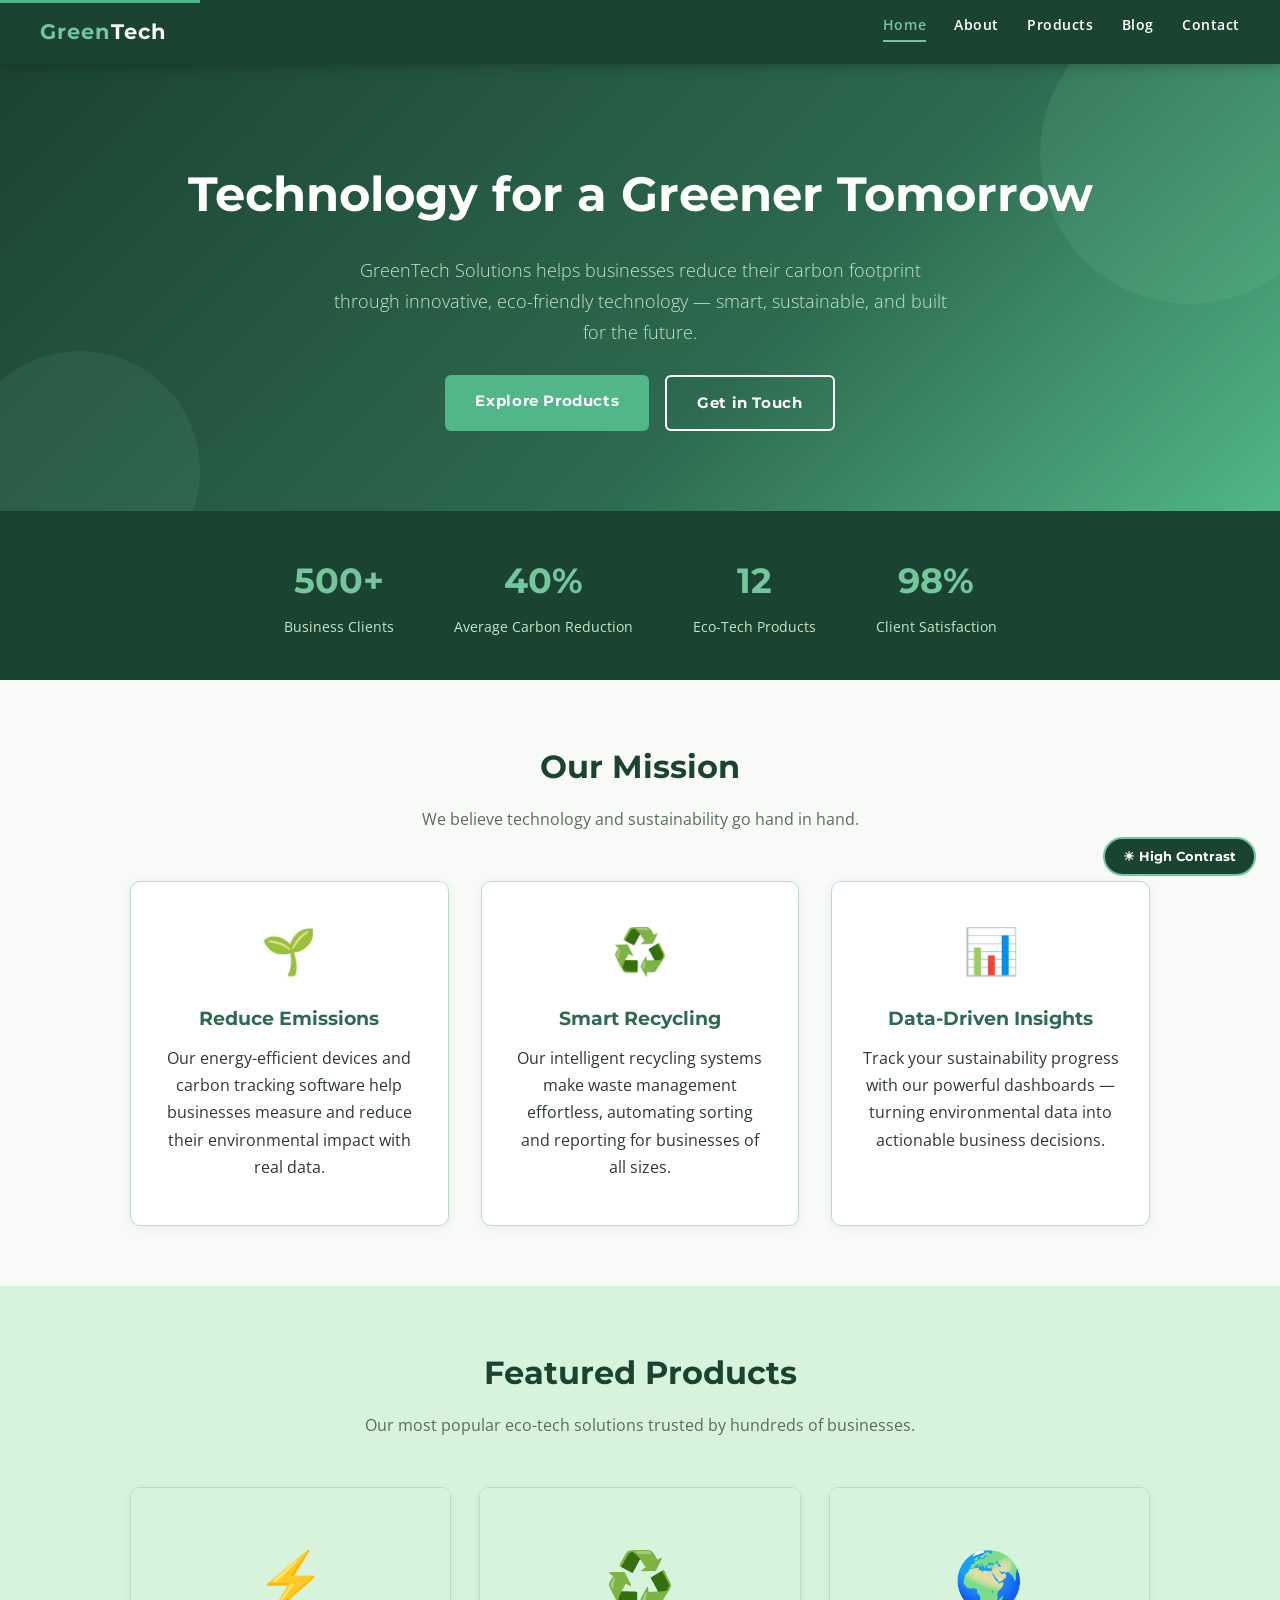
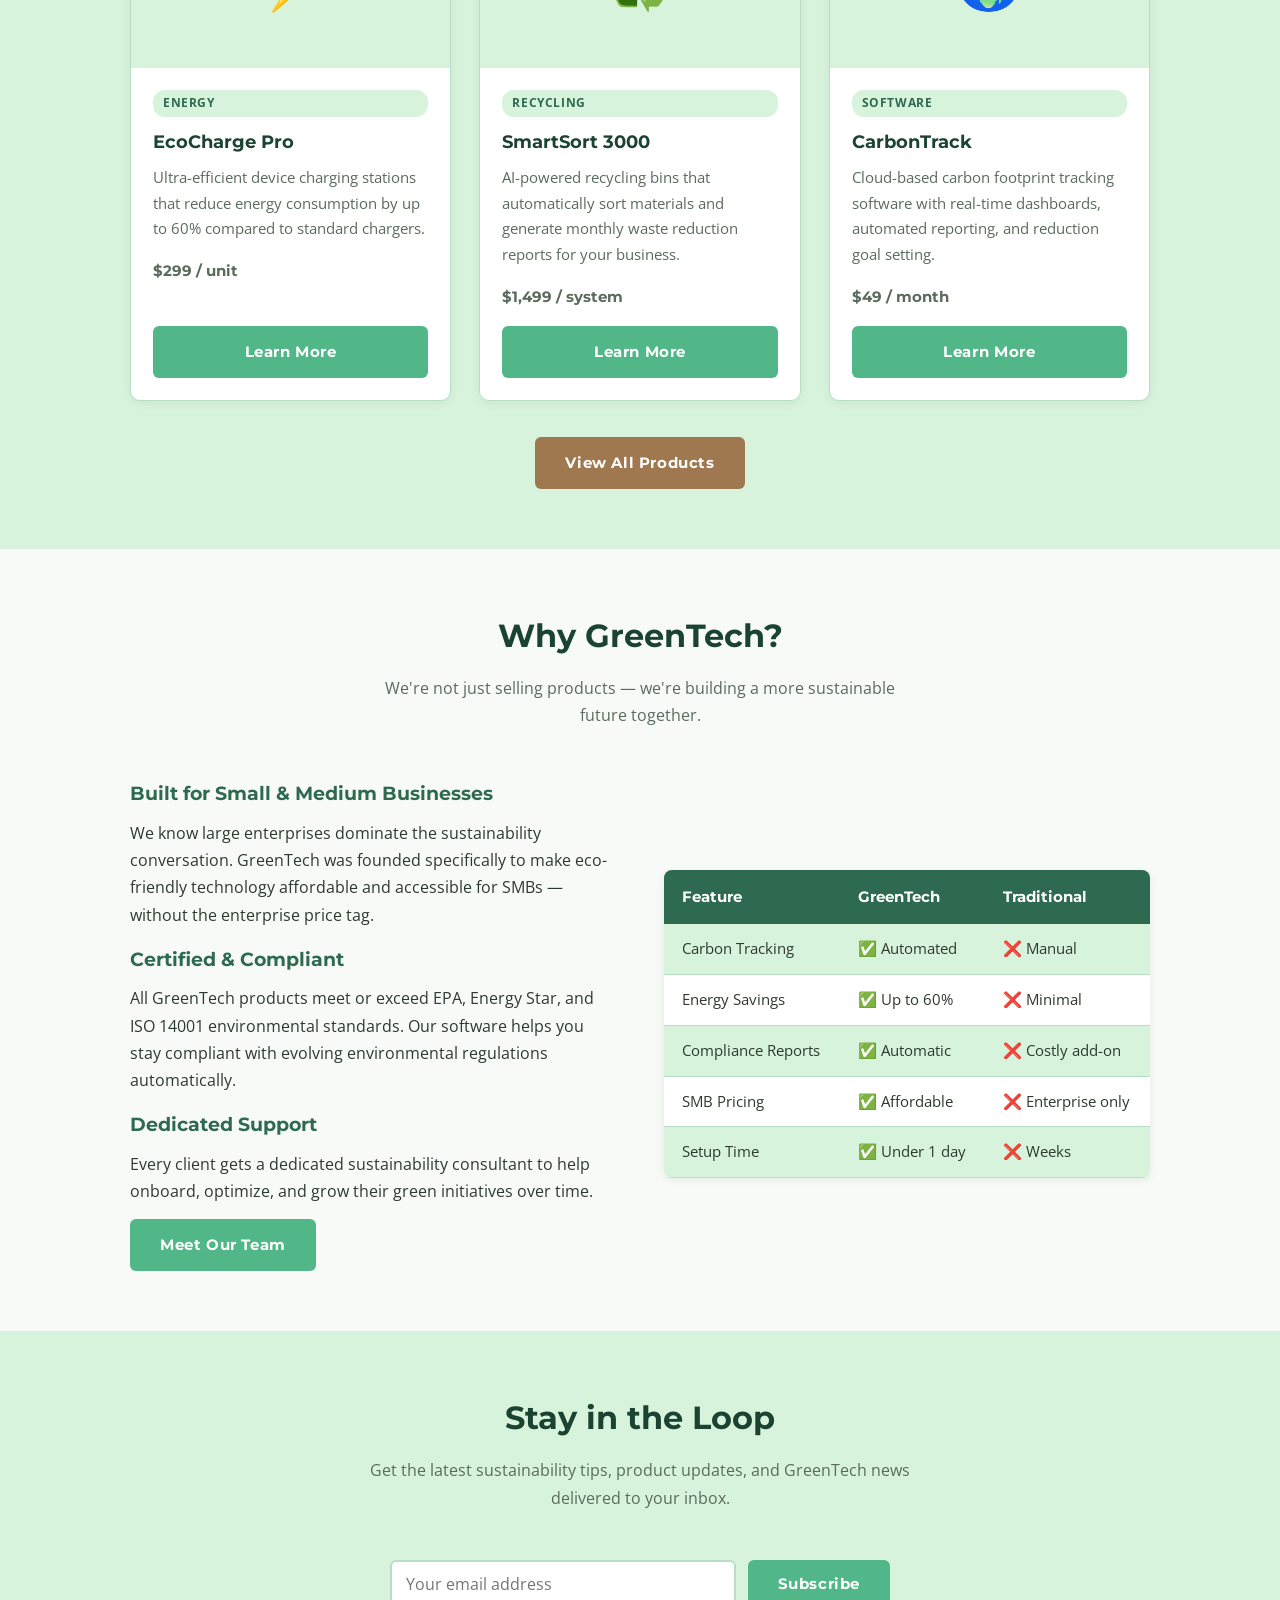
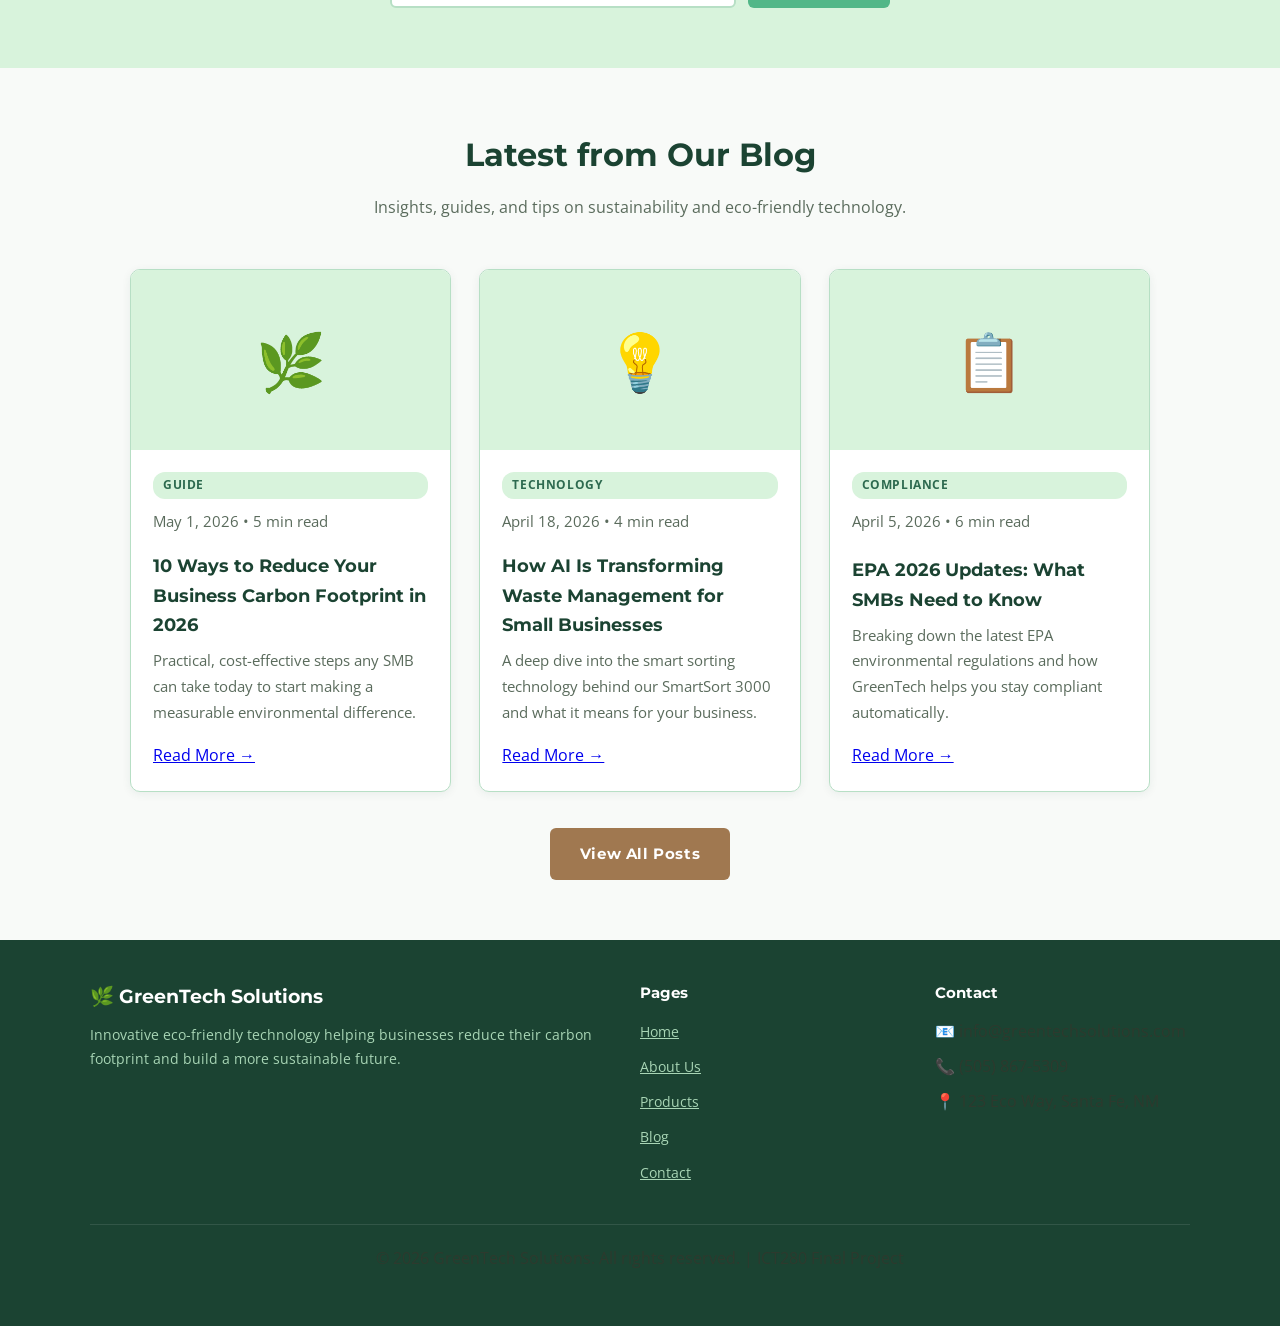
==== final/index.html @ 32b14b1e "Upload Final Project and updated html files" ====
<!DOCTYPE html>
<html lang="en">
<head>
   <meta charset="UTF-8">
   <meta name="viewport" content="width=device-width, initial-scale=1.0">
   <title>GreenTech Solutions - Sustainable Technology for a Better World</title>
   <link rel="stylesheet" href="styles.css">
</head>
<body>

   <!-- Skip to main content (accessibility) -->
   <a href="#main" class="skip-link">Skip to main content</a>

   <!-- Navigation -->
   <nav aria-label="Main navigation">
      <a href="index.html" class="nav-logo">Green<span>Tech</span></a>
      <button class="nav-toggle" id="navToggle" aria-label="Toggle navigation menu" aria-expanded="false">
         <span></span>
         <span></span>
         <span></span>
      </button>
      <ul class="nav-links" id="navLinks">
         <li><a href="index.html" class="active" aria-current="page">Home</a></li>
         <li><a href="about.html">About</a></li>
         <li><a href="products.html">Products</a></li>
         <li><a href="blog.html">Blog</a></li>
         <li><a href="contact.html">Contact</a></li>
      </ul>
   </nav>

   <!-- Hero Section -->
   <header class="hero" role="banner">
      <h1>Technology for a Greener Tomorrow</h1>
      <p>GreenTech Solutions helps businesses reduce their carbon footprint through innovative,
         eco-friendly technology — smart, sustainable, and built for the future.</p>
      <div style="display:flex; gap:16px; justify-content:center; flex-wrap:wrap; position:relative; z-index:1;">
         <a href="products.html" class="btn btn-primary">Explore Products</a>
         <a href="contact.html" class="btn btn-outline">Get in Touch</a>
      </div>
   </header>

   <main id="main">

      <!-- Stats Bar -->
      <div class="stats-bar" aria-label="Company statistics">
         <div class="stat">
            <h3>500+</h3>
            <p>Business Clients</p>
         </div>
         <div class="stat">
            <h3>40%</h3>
            <p>Average Carbon Reduction</p>
         </div>
         <div class="stat">
            <h3>12</h3>
            <p>Eco-Tech Products</p>
         </div>
         <div class="stat">
            <h3>98%</h3>
            <p>Client Satisfaction</p>
         </div>
      </div>

      <!-- Mission Section -->
      <section aria-labelledby="mission-heading">
         <div class="content">
            <h2 class="section-title" id="mission-heading">Our Mission</h2>
            <p class="section-subtitle">We believe technology and sustainability go hand in hand.</p>
            <div style="display:grid; grid-template-columns: repeat(auto-fit, minmax(280px,1fr)); gap:32px; margin-top:16px;">

               <div style="background:var(--white); border:1px solid var(--border); border-radius:10px; padding:30px; text-align:center; box-shadow:0 2px 10px rgba(27,67,50,0.07);">
                  <div style="font-size:2.8rem; margin-bottom:14px;" aria-hidden="true">🌱</div>
                  <h3>Reduce Emissions</h3>
                  <p>Our energy-efficient devices and carbon tracking software help businesses
                     measure and reduce their environmental impact with real data.</p>
               </div>

               <div style="background:var(--white); border:1px solid var(--border); border-radius:10px; padding:30px; text-align:center; box-shadow:0 2px 10px rgba(27,67,50,0.07);">
                  <div style="font-size:2.8rem; margin-bottom:14px;" aria-hidden="true">♻️</div>
                  <h3>Smart Recycling</h3>
                  <p>Our intelligent recycling systems make waste management effortless,
                     automating sorting and reporting for businesses of all sizes.</p>
               </div>

               <div style="background:var(--white); border:1px solid var(--border); border-radius:10px; padding:30px; text-align:center; box-shadow:0 2px 10px rgba(27,67,50,0.07);">
                  <div style="font-size:2.8rem; margin-bottom:14px;" aria-hidden="true">📊</div>
                  <h3>Data-Driven Insights</h3>
                  <p>Track your sustainability progress with our powerful dashboards —
                     turning environmental data into actionable business decisions.</p>
               </div>

            </div>
         </div>
      </section>

      <!-- Featured Products -->
      <section style="background-color:var(--green-pale); padding:60px 0;" aria-labelledby="products-heading">
         <div class="content">
            <h2 class="section-title" id="products-heading">Featured Products</h2>
            <p class="section-subtitle">Our most popular eco-tech solutions trusted by hundreds of businesses.</p>
            <div class="card-grid">

               <article class="card">
                  <div class="card-img-placeholder" aria-hidden="true">⚡</div>
                  <div class="card-body">
                     <span class="card-tag">Energy</span>
                     <h3>EcoCharge Pro</h3>
                     <p>Ultra-efficient device charging stations that reduce energy consumption
                        by up to 60% compared to standard chargers.</p>
                     <p class="card-price">$299 / unit</p>
                     <a href="products.html" class="btn btn-primary" style="text-align:center;">Learn More</a>
                  </div>
               </article>

               <article class="card">
                  <div class="card-img-placeholder" aria-hidden="true">♻️</div>
                  <div class="card-body">
                     <span class="card-tag">Recycling</span>
                     <h3>SmartSort 3000</h3>
                     <p>AI-powered recycling bins that automatically sort materials and
                        generate monthly waste reduction reports for your business.</p>
                     <p class="card-price">$1,499 / system</p>
                     <a href="products.html" class="btn btn-primary" style="text-align:center;">Learn More</a>
                  </div>
               </article>

               <article class="card">
                  <div class="card-img-placeholder" aria-hidden="true">🌍</div>
                  <div class="card-body">
                     <span class="card-tag">Software</span>
                     <h3>CarbonTrack</h3>
                     <p>Cloud-based carbon footprint tracking software with real-time
                        dashboards, automated reporting, and reduction goal setting.</p>
                     <p class="card-price">$49 / month</p>
                     <a href="products.html" class="btn btn-primary" style="text-align:center;">Learn More</a>
                  </div>
               </article>

            </div>
            <div style="text-align:center; margin-top:36px;">
               <a href="products.html" class="btn btn-earth">View All Products</a>
            </div>
         </div>
      </section>

      <!-- Why GreenTech -->
      <section aria-labelledby="why-heading">
         <div class="content">
            <h2 class="section-title" id="why-heading">Why GreenTech?</h2>
            <p class="section-subtitle">We're not just selling products — we're building a more sustainable future together.</p>
            <div style="display:grid; grid-template-columns:1fr 1fr; gap:48px; align-items:center;">

               <div>
                  <h3>Built for Small &amp; Medium Businesses</h3>
                  <p>We know large enterprises dominate the sustainability conversation. GreenTech
                     was founded specifically to make eco-friendly technology affordable and
                     accessible for SMBs — without the enterprise price tag.</p>
                  <h3>Certified &amp; Compliant</h3>
                  <p>All GreenTech products meet or exceed EPA, Energy Star, and ISO 14001
                     environmental standards. Our software helps you stay compliant with
                     evolving environmental regulations automatically.</p>
                  <h3>Dedicated Support</h3>
                  <p>Every client gets a dedicated sustainability consultant to help onboard,
                     optimize, and grow their green initiatives over time.</p>
                  <a href="about.html" class="btn btn-primary">Meet Our Team</a>
               </div>

               <div>
                  <table aria-label="GreenTech vs traditional solutions comparison">
                     <thead>
                        <tr>
                           <th>Feature</th>
                           <th>GreenTech</th>
                           <th>Traditional</th>
                        </tr>
                     </thead>
                     <tbody>
                        <tr>
                           <td>Carbon Tracking</td>
                           <td>✅ Automated</td>
                           <td>❌ Manual</td>
                        </tr>
                        <tr>
                           <td>Energy Savings</td>
                           <td>✅ Up to 60%</td>
                           <td>❌ Minimal</td>
                        </tr>
                        <tr>
                           <td>Compliance Reports</td>
                           <td>✅ Automatic</td>
                           <td>❌ Costly add-on</td>
                        </tr>
                        <tr>
                           <td>SMB Pricing</td>
                           <td>✅ Affordable</td>
                           <td>❌ Enterprise only</td>
                        </tr>
                        <tr>
                           <td>Setup Time</td>
                           <td>✅ Under 1 day</td>
                           <td>❌ Weeks</td>
                        </tr>
                     </tbody>
                  </table>
               </div>

            </div>
         </div>
      </section>

      <!-- Newsletter Signup -->
      <section style="background-color:var(--green-pale); padding:60px 0;" aria-labelledby="newsletter-heading">
         <div class="content" style="text-align:center;">
            <h2 class="section-title" id="newsletter-heading">Stay in the Loop</h2>
            <p class="section-subtitle">Get the latest sustainability tips, product updates, and GreenTech news delivered to your inbox.</p>
            <form id="newsletterForm" style="display:flex; gap:12px; justify-content:center; flex-wrap:wrap; max-width:500px; margin:0 auto;"
                  aria-label="Newsletter signup form" novalidate>
               <div class="form-group" style="flex:1; min-width:220px; margin:0;">
                  <label for="newsletterEmail" class="sr-only">Email address</label>
                  <input type="email" id="newsletterEmail" name="email"
                         placeholder="Your email address" aria-required="true">
               </div>
               <button type="submit" class="btn btn-primary">Subscribe</button>
            </form>
            <p id="newsletterMsg" style="margin-top:14px; color:var(--green-dark); font-weight:600; display:none;"
               aria-live="polite"></p>
         </div>
      </section>

      <!-- Latest Blog Posts -->
      <section aria-labelledby="blog-heading">
         <div class="content">
            <h2 class="section-title" id="blog-heading">Latest from Our Blog</h2>
            <p class="section-subtitle">Insights, guides, and tips on sustainability and eco-friendly technology.</p>
            <div class="card-grid">

               <article class="card">
                  <div class="card-img-placeholder" aria-hidden="true">🌿</div>
                  <div class="card-body">
                     <span class="card-tag">Guide</span>
                     <p class="blog-meta">May 1, 2026 &bull; 5 min read</p>
                     <h3>10 Ways to Reduce Your Business Carbon Footprint in 2026</h3>
                     <p>Practical, cost-effective steps any SMB can take today to start
                        making a measurable environmental difference.</p>
                     <a href="blog.html">Read More &rarr;</a>
                  </div>
               </article>

               <article class="card">
                  <div class="card-img-placeholder" aria-hidden="true">💡</div>
                  <div class="card-body">
                     <span class="card-tag">Technology</span>
                     <p class="blog-meta">April 18, 2026 &bull; 4 min read</p>
                     <h3>How AI Is Transforming Waste Management for Small Businesses</h3>
                     <p>A deep dive into the smart sorting technology behind our
                        SmartSort 3000 and what it means for your business.</p>
                     <a href="blog.html">Read More &rarr;</a>
                  </div>
               </article>

               <article class="card">
                  <div class="card-img-placeholder" aria-hidden="true">📋</div>
                  <div class="card-body">
                     <span class="card-tag">Compliance</span>
                     <p class="blog-meta">April 5, 2026 &bull; 6 min read</p>
                     <h3>EPA 2026 Updates: What SMBs Need to Know</h3>
                     <p>Breaking down the latest EPA environmental regulations and
                        how GreenTech helps you stay compliant automatically.</p>
                     <a href="blog.html">Read More &rarr;</a>
                  </div>
               </article>

            </div>
            <div style="text-align:center; margin-top:36px;">
               <a href="blog.html" class="btn btn-earth">View All Posts</a>
            </div>
         </div>
      </section>

   </main>

   <!-- Footer -->
   <footer>
      <div class="footer-grid">
         <div class="footer-brand">
            <h3>🌿 GreenTech Solutions</h3>
            <p>Innovative eco-friendly technology helping businesses reduce their carbon
               footprint and build a more sustainable future.</p>
         </div>
         <div class="footer-links">
            <h4>Pages</h4>
            <ul>
               <li><a href="index.html">Home</a></li>
               <li><a href="about.html">About Us</a></li>
               <li><a href="products.html">Products</a></li>
               <li><a href="blog.html">Blog</a></li>
               <li><a href="contact.html">Contact</a></li>
            </ul>
         </div>
         <div class="footer-links">
            <h4>Contact</h4>
            <ul>
               <li>📧 info@greentechsolutions.com</li>
               <li>📞 (505) 867-5309</li>
               <li>📍 123 Eco Way, Santa Fe, NM</li>
            </ul>
         </div>
      </div>
      <div class="footer-bottom">
         <p>&copy; 2026 GreenTech Solutions. All rights reserved. | ICT280 Final Project</p>
      </div>
   </footer>

   <!-- Accessibility: High Contrast Toggle -->
   <button class="contrast-toggle" id="contrastToggle" aria-label="Toggle high contrast mode">
      ☀ High Contrast
   </button>

   <!-- Skip link style -->
   <style>
      .skip-link {
         position: absolute;
         top: -40px;
         left: 0;
         background: var(--accent);
         color: white;
         padding: 8px 16px;
         z-index: 999;
         font-weight: 700;
         transition: top 0.2s;
      }
      .skip-link:focus {
         top: 0;
      }
      .sr-only {
         position: absolute;
         width: 1px; height: 1px;
         padding: 0; margin: -1px;
         overflow: hidden;
         clip: rect(0,0,0,0);
         white-space: nowrap;
         border: 0;
      }
      @media (max-width: 768px) {
         section > .content > div[style*="grid-template-columns:1fr 1fr"] {
            grid-template-columns: 1fr !important;
         }
      }
   </style>

   <script src="script.js"></script>
</body>
</html>
---- final/styles.css ----
/* =============================================
   GreenTech Solutions - Final Project
   File: final/styles.css
   ============================================= */

@import url('https://fonts.googleapis.com/css2?family=Montserrat:wght@400;600;700&family=Open+Sans:wght@300;400;600&display=swap');

/* --- CSS Variables --- */
:root {
   --green-dark:    #1b4332;
   --green-mid:     #2d6a4f;
   --green-light:   #74c69d;
   --green-pale:    #d8f3dc;
   --earth:         #a07850;
   --earth-light:   #f4ede4;
   --white:         #ffffff;
   --off-white:     #f8faf8;
   --text:          #2d3a2e;
   --text-light:    #5a6b5c;
   --border:        #b7dfc5;
   --accent:        #52b788;
   --error:         #c0392b;
   --success:       #27ae60;
}

/* --- Reset & Base --- */
*, *::before, *::after {
   box-sizing: border-box;
   margin: 0;
   padding: 0;
}

html {
   scroll-behavior: smooth;
}

body {
   background-color: var(--off-white);
   font-family: 'Open Sans', sans-serif;
   font-size: 16px;
   color: var(--text);
   line-height: 1.7;
}

/* =============================================
   NAVIGATION
   ============================================= */
nav {
   background-color: var(--green-dark);
   padding: 0 40px;
   display: flex;
   align-items: center;
   justify-content: space-between;
   height: 64px;
   box-shadow: 0 2px 12px rgba(0,0,0,0.25);
   position: sticky;
   top: 0;
   z-index: 100;
}

.nav-logo {
   font-family: 'Montserrat', sans-serif;
   font-weight: 700;
   font-size: 1.3rem;
   color: var(--green-light);
   text-decoration: none;
   letter-spacing: 0.05em;
}

.nav-logo span {
   color: var(--white);
}

.nav-links {
   display: flex;
   gap: 28px;
   list-style: none;
}

.nav-links a {
   color: var(--white);
   text-decoration: none;
   font-family: 'Open Sans', sans-serif;
   font-weight: 600;
   font-size: 0.9rem;
   letter-spacing: 0.04em;
   padding: 6px 0;
   border-bottom: 2px solid transparent;
   transition: border-color 0.2s, color 0.2s;
}

.nav-links a:hover,
.nav-links a.active {
   color: var(--green-light);
   border-bottom: 2px solid var(--green-light);
}

.nav-toggle {
   display: none;
   flex-direction: column;
   gap: 5px;
   background: none;
   border: none;
   cursor: pointer;
   padding: 4px;
}

.nav-toggle span {
   display: block;
   width: 26px;
   height: 3px;
   background-color: var(--white);
   border-radius: 2px;
   transition: all 0.3s;
}

/* =============================================
   HERO SECTIONS
   ============================================= */
.hero {
   background: linear-gradient(135deg, var(--green-dark) 0%, var(--green-mid) 60%, var(--accent) 100%);
   color: var(--white);
   text-align: center;
   padding: 90px 40px 80px;
   position: relative;
   overflow: hidden;
}

.hero::before {
   content: '';
   position: absolute;
   top: -60px; right: -60px;
   width: 300px; height: 300px;
   background: rgba(116,198,157,0.15);
   border-radius: 50%;
}

.hero::after {
   content: '';
   position: absolute;
   bottom: -80px; left: -40px;
   width: 240px; height: 240px;
   background: rgba(116,198,157,0.1);
   border-radius: 50%;
}

.hero h1 {
   font-family: 'Montserrat', sans-serif;
   font-size: 3rem;
   font-weight: 700;
   margin-bottom: 18px;
   position: relative;
   z-index: 1;
}

.hero p {
   font-size: 1.15rem;
   font-weight: 300;
   color: #c8e6c8;
   max-width: 620px;
   margin: 0 auto 28px;
   position: relative;
   z-index: 1;
}

.hero-sub {
   background: linear-gradient(135deg, var(--green-mid) 0%, var(--green-dark) 100%);
   color: var(--white);
   text-align: center;
   padding: 50px 40px 44px;
}

.hero-sub h1 {
   font-family: 'Montserrat', sans-serif;
   font-size: 2.2rem;
   font-weight: 700;
   margin-bottom: 10px;
}

.hero-sub p {
   font-size: 1rem;
   color: #c8e6c8;
   max-width: 560px;
   margin: 0 auto;
}

/* =============================================
   BUTTONS
   ============================================= */
.btn {
   display: inline-block;
   font-family: 'Montserrat', sans-serif;
   font-weight: 700;
   font-size: 0.95rem;
   padding: 13px 30px;
   border-radius: 6px;
   border: none;
   cursor: pointer;
   text-decoration: none;
   transition: background-color 0.2s, transform 0.15s, box-shadow 0.2s;
   letter-spacing: 0.04em;
}

.btn-primary {
   background-color: var(--accent);
   color: var(--white);
}

.btn-primary:hover {
   background-color: var(--green-light);
   transform: translateY(-2px);
   box-shadow: 0 4px 14px rgba(82,183,136,0.35);
}

.btn-outline {
   background-color: transparent;
   color: var(--white);
   border: 2px solid var(--white);
}

.btn-outline:hover {
   background-color: var(--white);
   color: var(--green-dark);
   transform: translateY(-2px);
}

.btn-earth {
   background-color: var(--earth);
   color: var(--white);
}

.btn-earth:hover {
   background-color: #8a6440;
   transform: translateY(-2px);
}

/* =============================================
   LAYOUT
   ============================================= */
.content {
   max-width: 1100px;
   margin: 0 auto;
   padding: 0 40px;
}

section {
   padding: 60px 0;
}

.section-title {
   font-family: 'Montserrat', sans-serif;
   font-size: 2rem;
   font-weight: 700;
   color: var(--green-dark);
   text-align: center;
   margin-bottom: 12px;
}

.section-subtitle {
   text-align: center;
   color: var(--text-light);
   font-size: 1rem;
   margin-bottom: 48px;
   max-width: 560px;
   margin-left: auto;
   margin-right: auto;
}

/* =============================================
   CARDS
   ============================================= */
.card-grid {
   display: grid;
   grid-template-columns: repeat(auto-fit, minmax(280px, 1fr));
   gap: 28px;
}

.card {
   background: var(--white);
   border: 1px solid var(--border);
   border-radius: 10px;
   overflow: hidden;
   box-shadow: 0 2px 10px rgba(27,67,50,0.07);
   transition: transform 0.2s, box-shadow 0.2s;
   display: flex;
   flex-direction: column;
}

.card:hover {
   transform: translateY(-5px);
   box-shadow: 0 8px 24px rgba(27,67,50,0.14);
}

.card-img {
   width: 100%;
   height: 180px;
   object-fit: cover;
}

.card-img-placeholder {
   width: 100%;
   height: 180px;
   background-color: var(--green-pale);
   display: flex;
   align-items: center;
   justify-content: center;
   font-size: 3.5rem;
}

.card-body {
   padding: 22px;
   flex: 1;
   display: flex;
   flex-direction: column;
}

.card-tag {
   display: inline-block;
   background-color: var(--green-pale);
   color: var(--green-mid);
   font-size: 0.75rem;
   font-weight: 700;
   padding: 3px 10px;
   border-radius: 12px;
   margin-bottom: 10px;
   text-transform: uppercase;
   letter-spacing: 0.05em;
}

.card h3 {
   font-family: 'Montserrat', sans-serif;
   font-size: 1.1rem;
   font-weight: 700;
   color: var(--green-dark);
   margin-bottom: 8px;
}

.card p {
   font-size: 0.95rem;
   color: var(--text-light);
   flex: 1;
   margin-bottom: 16px;
}

.card-price {
   font-family: 'Montserrat', sans-serif;
   font-weight: 700;
   font-size: 1.2rem;
   color: var(--green-mid);
   margin-bottom: 14px;
}

/* =============================================
   TYPOGRAPHY
   ============================================= */
h1, h2, h3, h4 {
   font-family: 'Montserrat', sans-serif;
}

h2 {
   font-size: 1.7rem;
   color: var(--green-dark);
   margin-bottom: 14px;
}

h3 {
   font-size: 1.2rem;
   color: var(--green-mid);
   margin-bottom: 10px;
}

p {
   color: var(--text);
   margin-bottom: 14px;
   font-size: 1rem;
}

ul, ol {
   margin: 10px 0 16px 28px;
}

li {
   margin-bottom: 8px;
   color: var(--text);
}

/* =============================================
   FORMS
   ============================================= */
.form-wrap {
   background: var(--white);
   border: 1px solid var(--border);
   border-radius: 10px;
   padding: 40px;
   box-shadow: 0 2px 12px rgba(27,67,50,0.08);
   max-width: 660px;
   margin: 0 auto;
}

.form-group {
   margin-bottom: 22px;
}

.form-group label {
   display: block;
   font-weight: 600;
   color: var(--green-dark);
   margin-bottom: 7px;
   font-size: 0.95rem;
}

.form-group input,
.form-group textarea,
.form-group select {
   width: 100%;
   padding: 11px 14px;
   border: 2px solid var(--border);
   border-radius: 6px;
   font-family: 'Open Sans', sans-serif;
   font-size: 1rem;
   color: var(--text);
   background-color: var(--white);
   transition: border-color 0.2s;
}

.form-group input:focus,
.form-group textarea:focus,
.form-group select:focus {
   outline: none;
   border-color: var(--accent);
}

.form-group textarea {
   resize: vertical;
   min-height: 130px;
}

.form-group input.invalid,
.form-group textarea.invalid {
   border-color: var(--error);
}

.form-group input.valid,
.form-group textarea.valid {
   border-color: var(--success);
}

.error-msg {
   color: var(--error);
   font-size: 0.82rem;
   margin-top: 5px;
   display: none;
}

.error-msg.visible {
   display: block;
}

.form-success {
   display: none;
   background-color: var(--green-pale);
   border: 2px solid var(--accent);
   border-radius: 8px;
   padding: 20px 24px;
   text-align: center;
   color: var(--green-dark);
   font-weight: 600;
   margin-top: 20px;
}

.form-success.visible {
   display: block;
}

/* =============================================
   TABLES
   ============================================= */
table {
   width: 100%;
   border-collapse: collapse;
   font-size: 0.95rem;
   box-shadow: 0 2px 8px rgba(0,0,0,0.07);
   border-radius: 8px;
   overflow: hidden;
   margin: 20px 0;
}

thead tr {
   background-color: var(--green-mid);
   color: var(--white);
}

thead th {
   padding: 14px 18px;
   text-align: left;
   font-family: 'Montserrat', sans-serif;
   font-weight: 700;
}

tbody tr:nth-child(odd)  { background-color: var(--green-pale); }
tbody tr:nth-child(even) { background-color: var(--white); }
tbody tr:hover           { background-color: #c5e8d4; }
tbody td                 { padding: 12px 18px; border-bottom: 1px solid var(--border); }

/* =============================================
   PRODUCT FILTER
   ============================================= */
.filter-bar {
   display: flex;
   gap: 12px;
   flex-wrap: wrap;
   justify-content: center;
   margin-bottom: 36px;
}

.filter-btn {
   font-family: 'Montserrat', sans-serif;
   font-weight: 600;
   font-size: 0.88rem;
   padding: 9px 20px;
   border-radius: 24px;
   border: 2px solid var(--green-mid);
   background: var(--white);
   color: var(--green-mid);
   cursor: pointer;
   transition: all 0.2s;
}

.filter-btn:hover,
.filter-btn.active {
   background-color: var(--green-mid);
   color: var(--white);
}

.product-card.hidden-card {
   display: none;
}

/* =============================================
   STATS BAR
   ============================================= */
.stats-bar {
   background-color: var(--green-dark);
   color: var(--white);
   padding: 40px;
   display: flex;
   justify-content: center;
   gap: 60px;
   flex-wrap: wrap;
   text-align: center;
}

.stat h3 {
   font-family: 'Montserrat', sans-serif;
   font-size: 2.2rem;
   font-weight: 700;
   color: var(--green-light);
   margin-bottom: 4px;
}

.stat p {
   font-size: 0.9rem;
   color: #c8e6c8;
   margin: 0;
}

/* =============================================
   TIMELINE
   ============================================= */
.timeline {
   position: relative;
   max-width: 700px;
   margin: 0 auto;
   padding: 20px 0;
}

.timeline::before {
   content: '';
   position: absolute;
   left: 50%; top: 0; bottom: 0;
   width: 3px;
   background-color: var(--border);
   transform: translateX(-50%);
}

.timeline-item {
   display: flex;
   justify-content: flex-end;
   padding-right: calc(50% + 30px);
   margin-bottom: 36px;
   position: relative;
}

.timeline-item:nth-child(even) {
   justify-content: flex-start;
   padding-right: 0;
   padding-left: calc(50% + 30px);
}

.timeline-dot {
   position: absolute;
   left: 50%; top: 14px;
   width: 16px; height: 16px;
   background-color: var(--accent);
   border: 3px solid var(--white);
   border-radius: 50%;
   transform: translateX(-50%);
   box-shadow: 0 0 0 3px var(--border);
}

.timeline-content {
   background: var(--white);
   border: 1px solid var(--border);
   border-radius: 8px;
   padding: 16px 20px;
   box-shadow: 0 2px 8px rgba(27,67,50,0.07);
   max-width: 280px;
}

.timeline-content h4 {
   font-size: 0.85rem;
   font-weight: 700;
   color: var(--accent);
   margin-bottom: 4px;
}

.timeline-content h3 {
   font-size: 1rem;
   color: var(--green-dark);
   margin-bottom: 6px;
}

.timeline-content p {
   font-size: 0.88rem;
   color: var(--text-light);
   margin: 0;
}

/* =============================================
   TEAM CARDS
   ============================================= */
.team-grid {
   display: grid;
   grid-template-columns: repeat(auto-fit, minmax(220px, 1fr));
   gap: 24px;
}

.team-card {
   background: var(--white);
   border: 1px solid var(--border);
   border-radius: 10px;
   padding: 28px 20px;
   text-align: center;
   box-shadow: 0 2px 10px rgba(27,67,50,0.07);
   transition: transform 0.2s;
}

.team-card:hover { transform: translateY(-4px); }

.team-avatar {
   width: 80px; height: 80px;
   border-radius: 50%;
   background-color: var(--green-pale);
   border: 3px solid var(--accent);
   display: flex;
   align-items: center;
   justify-content: center;
   font-size: 2rem;
   margin: 0 auto 14px;
}

.team-card h3 { font-size: 1rem; color: var(--green-dark); margin-bottom: 4px; }
.team-card p  { font-size: 0.85rem; color: var(--text-light); margin: 0; }

/* =============================================
   CONTACT
   ============================================= */
.contact-grid {
   display: grid;
   grid-template-columns: 1fr 1fr;
   gap: 48px;
   align-items: start;
}

.info-item {
   display: flex;
   align-items: flex-start;
   gap: 14px;
   margin-bottom: 20px;
}

.info-icon { font-size: 1.4rem; margin-top: 2px; flex-shrink: 0; }

/* =============================================
   BLOG META
   ============================================= */
.blog-meta {
   font-size: 0.8rem;
   color: var(--text-light);
   margin-bottom: 8px;
}

/* =============================================
   FOOTER
   ============================================= */
footer {
   background-color: var(--green-dark);
   color: #a8d5b5;
   padding: 40px;
}

.footer-grid {
   display: grid;
   grid-template-columns: 2fr 1fr 1fr;
   gap: 40px;
   max-width: 1100px;
   margin: 0 auto 30px;
}

.footer-brand h3 { font-family: 'Montserrat', sans-serif; color: var(--white); font-size: 1.2rem; margin-bottom: 10px; }
.footer-brand p  { font-size: 0.9rem; color: #a8d5b5; margin: 0; }

.footer-links h4 {
   font-family: 'Montserrat', sans-serif;
   color: var(--white);
   font-size: 0.95rem;
   margin-bottom: 12px;
}

.footer-links ul { list-style: none; margin: 0; padding: 0; }
.footer-links li { margin-bottom: 8px; }
.footer-links a  { color: #a8d5b5; font-size: 0.9rem; }
.footer-links a:hover { color: var(--green-light); }

.footer-bottom {
   border-top: 1px solid rgba(255,255,255,0.1);
   padding-top: 20px;
   text-align: center;
   font-size: 0.85rem;
   color: #7aad90;
   max-width: 1100px;
   margin: 0 auto;
}

/* =============================================
   ACCESSIBILITY - High Contrast Toggle
   ============================================= */
.contrast-toggle {
   position: fixed;
   bottom: 24px; right: 24px;
   background-color: var(--green-dark);
   color: var(--white);
   border: 2px solid var(--green-light);
   border-radius: 50px;
   padding: 10px 18px;
   font-family: 'Montserrat', sans-serif;
   font-weight: 700;
   font-size: 0.8rem;
   cursor: pointer;
   z-index: 200;
   transition: all 0.2s;
}

.contrast-toggle:hover { background-color: var(--accent); }

body.high-contrast {
   background: #fff;
   color: #000;
   --green-dark:  #000;
   --green-mid:   #003300;
   --green-light: #00bb44;
   --accent:      #007733;
   --text:        #000;
   --text-light:  #111;
   --border:      #000;
   --green-pale:  #e0ffe0;
   --white:       #fff;
   --off-white:   #fff;
}

/* =============================================
   RESPONSIVE
   ============================================= */
@media (max-width: 768px) {
   nav { padding: 0 20px; position: relative; }
   .nav-toggle { display: flex; }

   .nav-links {
      display: none;
      flex-direction: column;
      position: absolute;
      top: 64px; left: 0; right: 0;
      background-color: var(--green-dark);
      padding: 10px 0 20px;
      box-shadow: 0 4px 12px rgba(0,0,0,0.3);
      gap: 0;
   }

   .nav-links.open { display: flex; }
   .nav-links a { display: block; padding: 12px 24px; border-bottom: none; }

   .hero h1    { font-size: 2rem; }
   .hero p     { font-size: 1rem; }
   .hero-sub h1 { font-size: 1.6rem; }
   .hero        { padding: 60px 20px 50px; }

   .content { padding: 0 20px; }
   .contact-grid  { grid-template-columns: 1fr; gap: 32px; }
   .footer-grid   { grid-template-columns: 1fr; gap: 24px; }
   .stats-bar     { gap: 30px; padding: 30px 20px; }
   .section-title { font-size: 1.6rem; }
   .form-wrap     { padding: 24px 18px; }

   .timeline::before { left: 20px; }
   .timeline-item,
   .timeline-item:nth-child(even) {
      justify-content: flex-start;
      padding-left: 50px;
      padding-right: 0;
   }
   .timeline-dot    { left: 20px; }
   .timeline-content { max-width: 100%; }
}

@media (max-width: 480px) {
   .hero h1    { font-size: 1.6rem; }
   .filter-btn { font-size: 0.8rem; padding: 7px 14px; }
   thead th, tbody td { padding: 10px; }
   table { font-size: 0.82rem; }
}
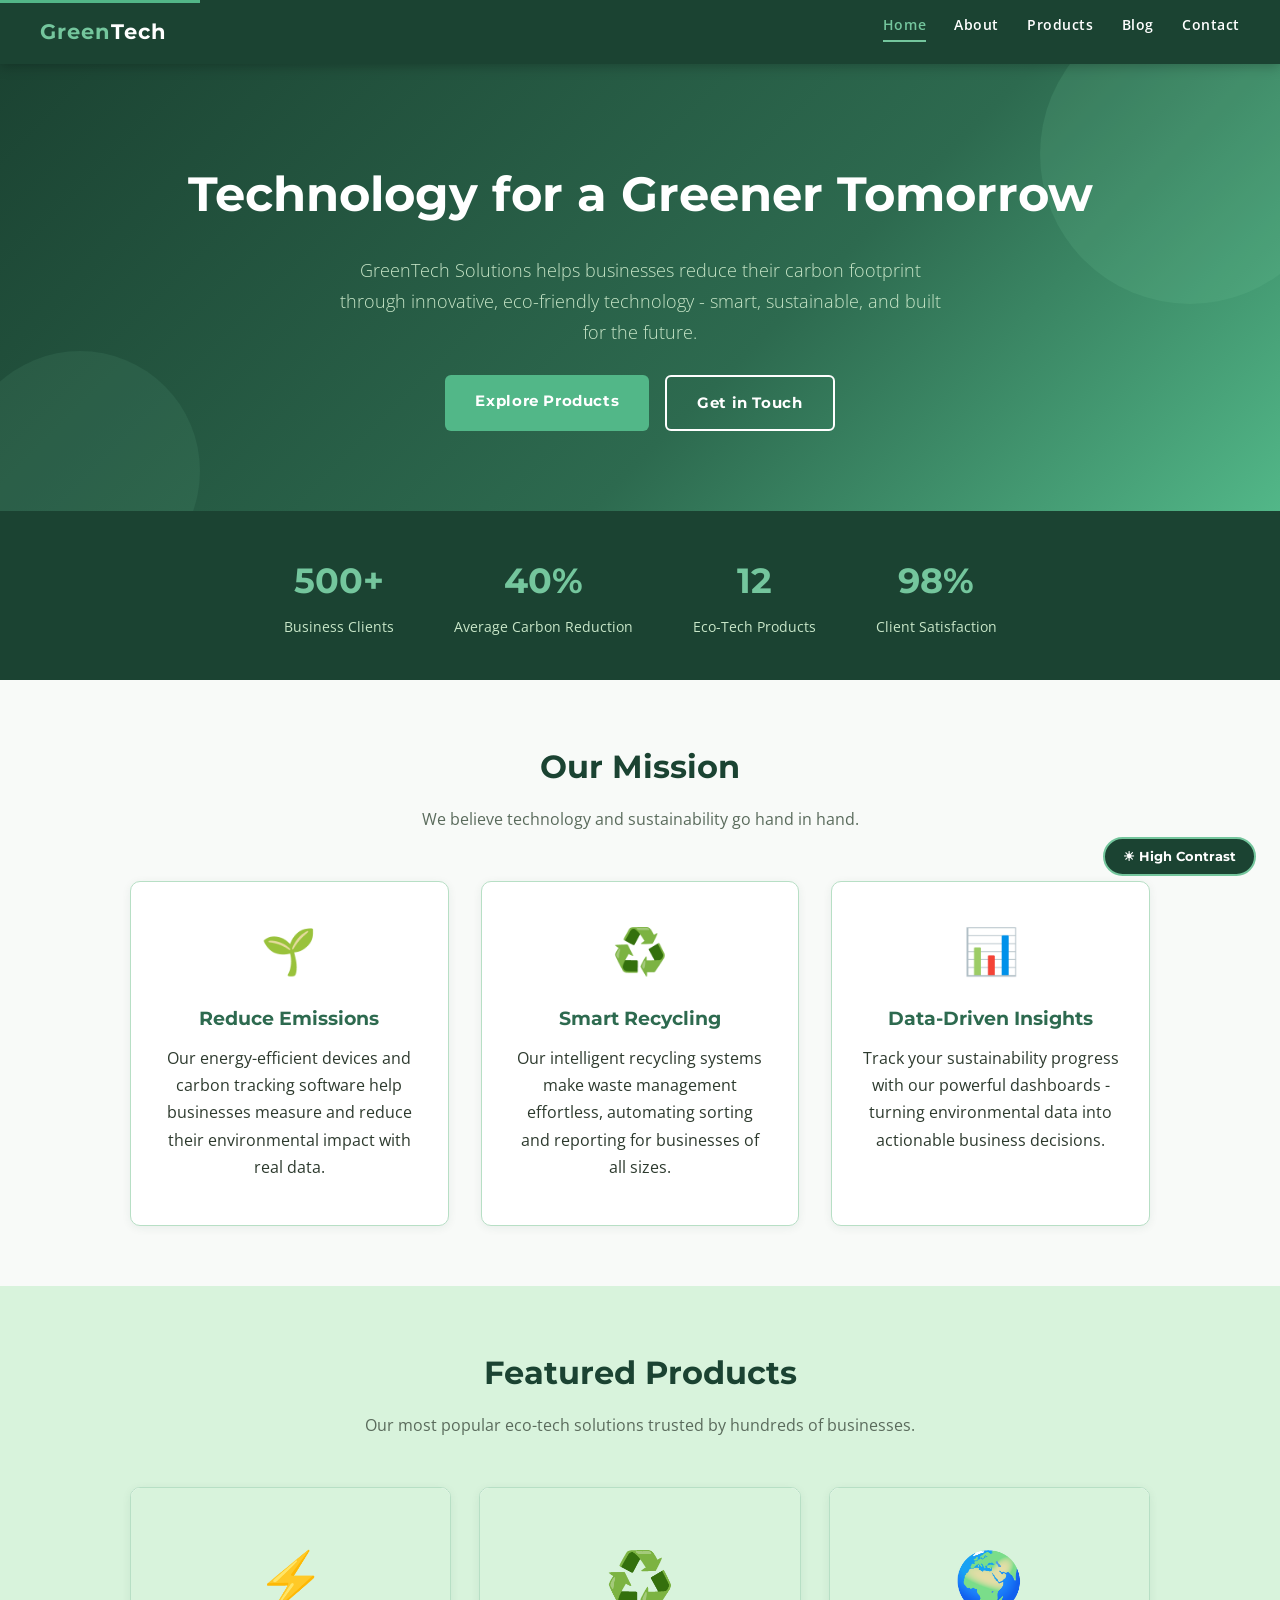
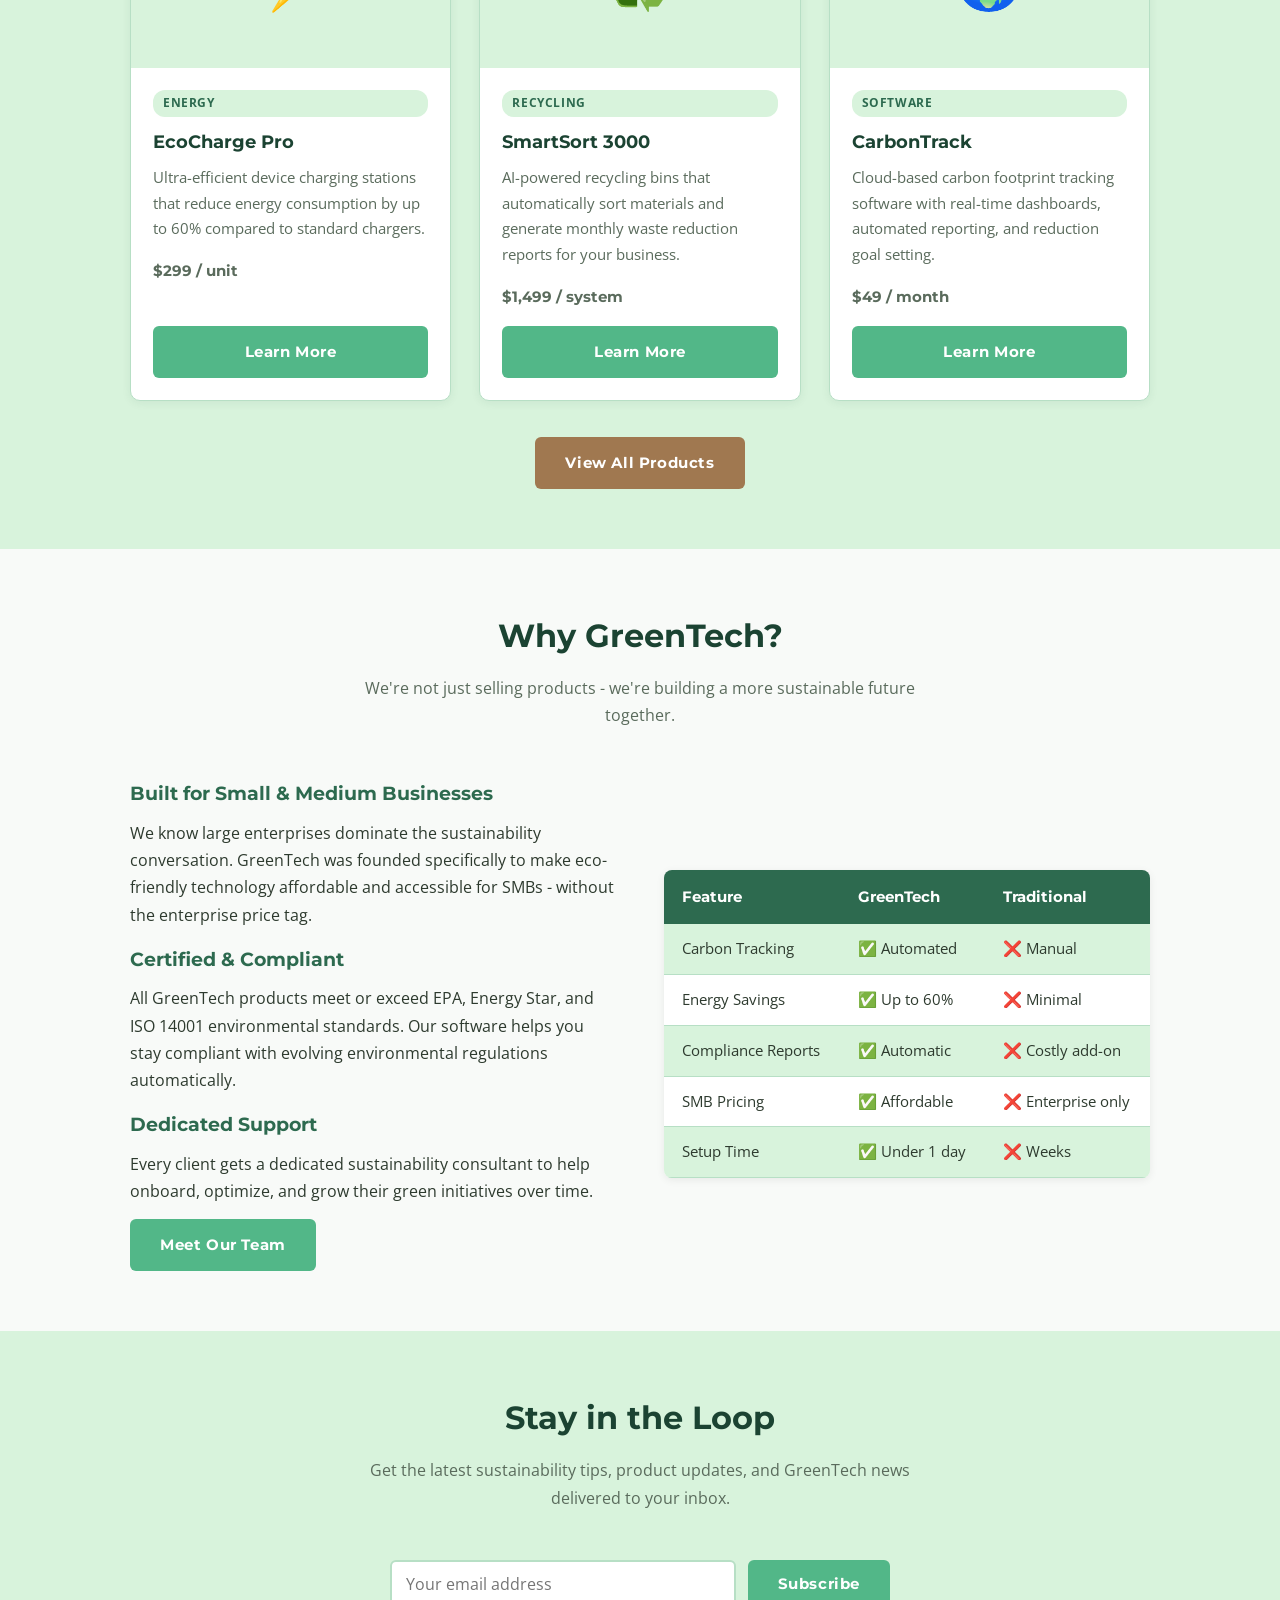
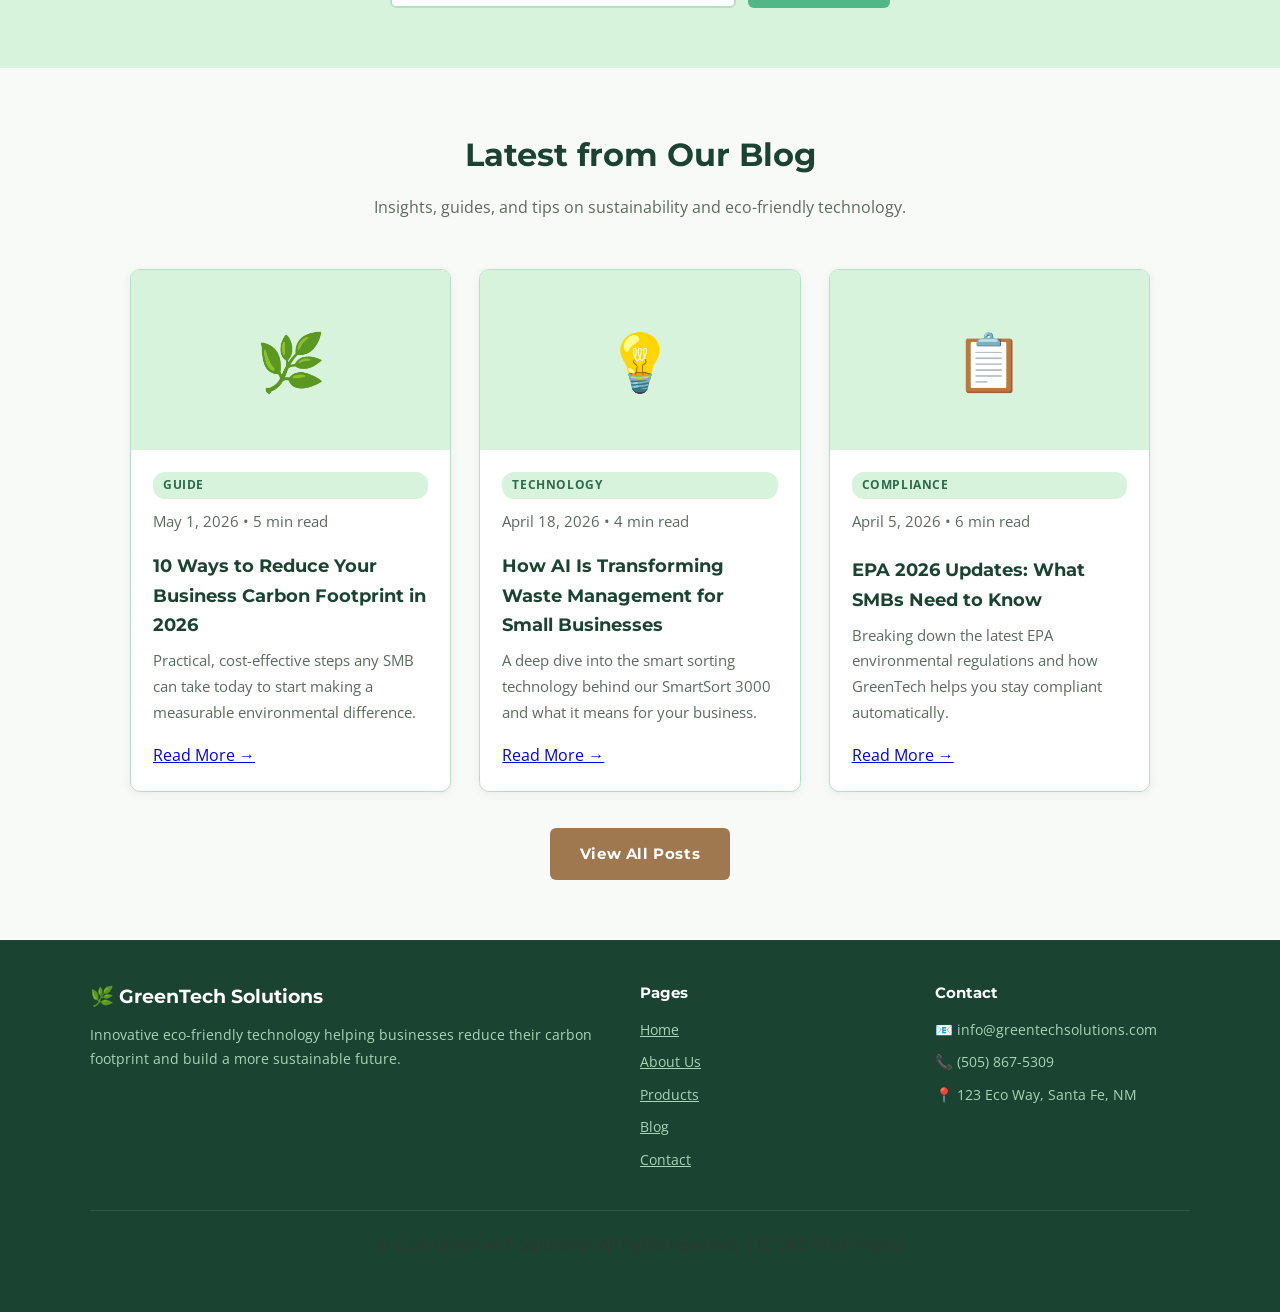
==== commit dfeb6bb2: "Minor changes to code cosmetics" ====
--- a/final/index.html
+++ b/final/index.html
@@ -32,7 +32,7 @@
    <header class="hero" role="banner">
       <h1>Technology for a Greener Tomorrow</h1>
       <p>GreenTech Solutions helps businesses reduce their carbon footprint through innovative,
-         eco-friendly technology — smart, sustainable, and built for the future.</p>
+         eco-friendly technology - smart, sustainable, and built for the future.</p>
       <div style="display:flex; gap:16px; justify-content:center; flex-wrap:wrap; position:relative; z-index:1;">
          <a href="products.html" class="btn btn-primary">Explore Products</a>
          <a href="contact.html" class="btn btn-outline">Get in Touch</a>
@@ -85,7 +85,7 @@
                <div style="background:var(--white); border:1px solid var(--border); border-radius:10px; padding:30px; text-align:center; box-shadow:0 2px 10px rgba(27,67,50,0.07);">
                   <div style="font-size:2.8rem; margin-bottom:14px;" aria-hidden="true">📊</div>
                   <h3>Data-Driven Insights</h3>
-                  <p>Track your sustainability progress with our powerful dashboards —
+                  <p>Track your sustainability progress with our powerful dashboards -
                      turning environmental data into actionable business decisions.</p>
                </div>
 
@@ -147,14 +147,14 @@
       <section aria-labelledby="why-heading">
          <div class="content">
             <h2 class="section-title" id="why-heading">Why GreenTech?</h2>
-            <p class="section-subtitle">We're not just selling products — we're building a more sustainable future together.</p>
+            <p class="section-subtitle">We're not just selling products - we're building a more sustainable future together.</p>
             <div style="display:grid; grid-template-columns:1fr 1fr; gap:48px; align-items:center;">
 
                <div>
                   <h3>Built for Small &amp; Medium Businesses</h3>
                   <p>We know large enterprises dominate the sustainability conversation. GreenTech
                      was founded specifically to make eco-friendly technology affordable and
-                     accessible for SMBs — without the enterprise price tag.</p>
+                     accessible for SMBs - without the enterprise price tag.</p>
                   <h3>Certified &amp; Compliant</h3>
                   <p>All GreenTech products meet or exceed EPA, Energy Star, and ISO 14001
                      environmental standards. Our software helps you stay compliant with
--- a/final/styles.css
+++ b/final/styles.css
@@ -728,7 +728,10 @@
 }
 
 .footer-links ul { list-style: none; margin: 0; padding: 0; }
-.footer-links li { margin-bottom: 8px; }
+.footer-links li {
+   color: #a8d5b5;
+   font-size: 0.9rem;
+}
 .footer-links a  { color: #a8d5b5; font-size: 0.9rem; }
 .footer-links a:hover { color: var(--green-light); }
 
